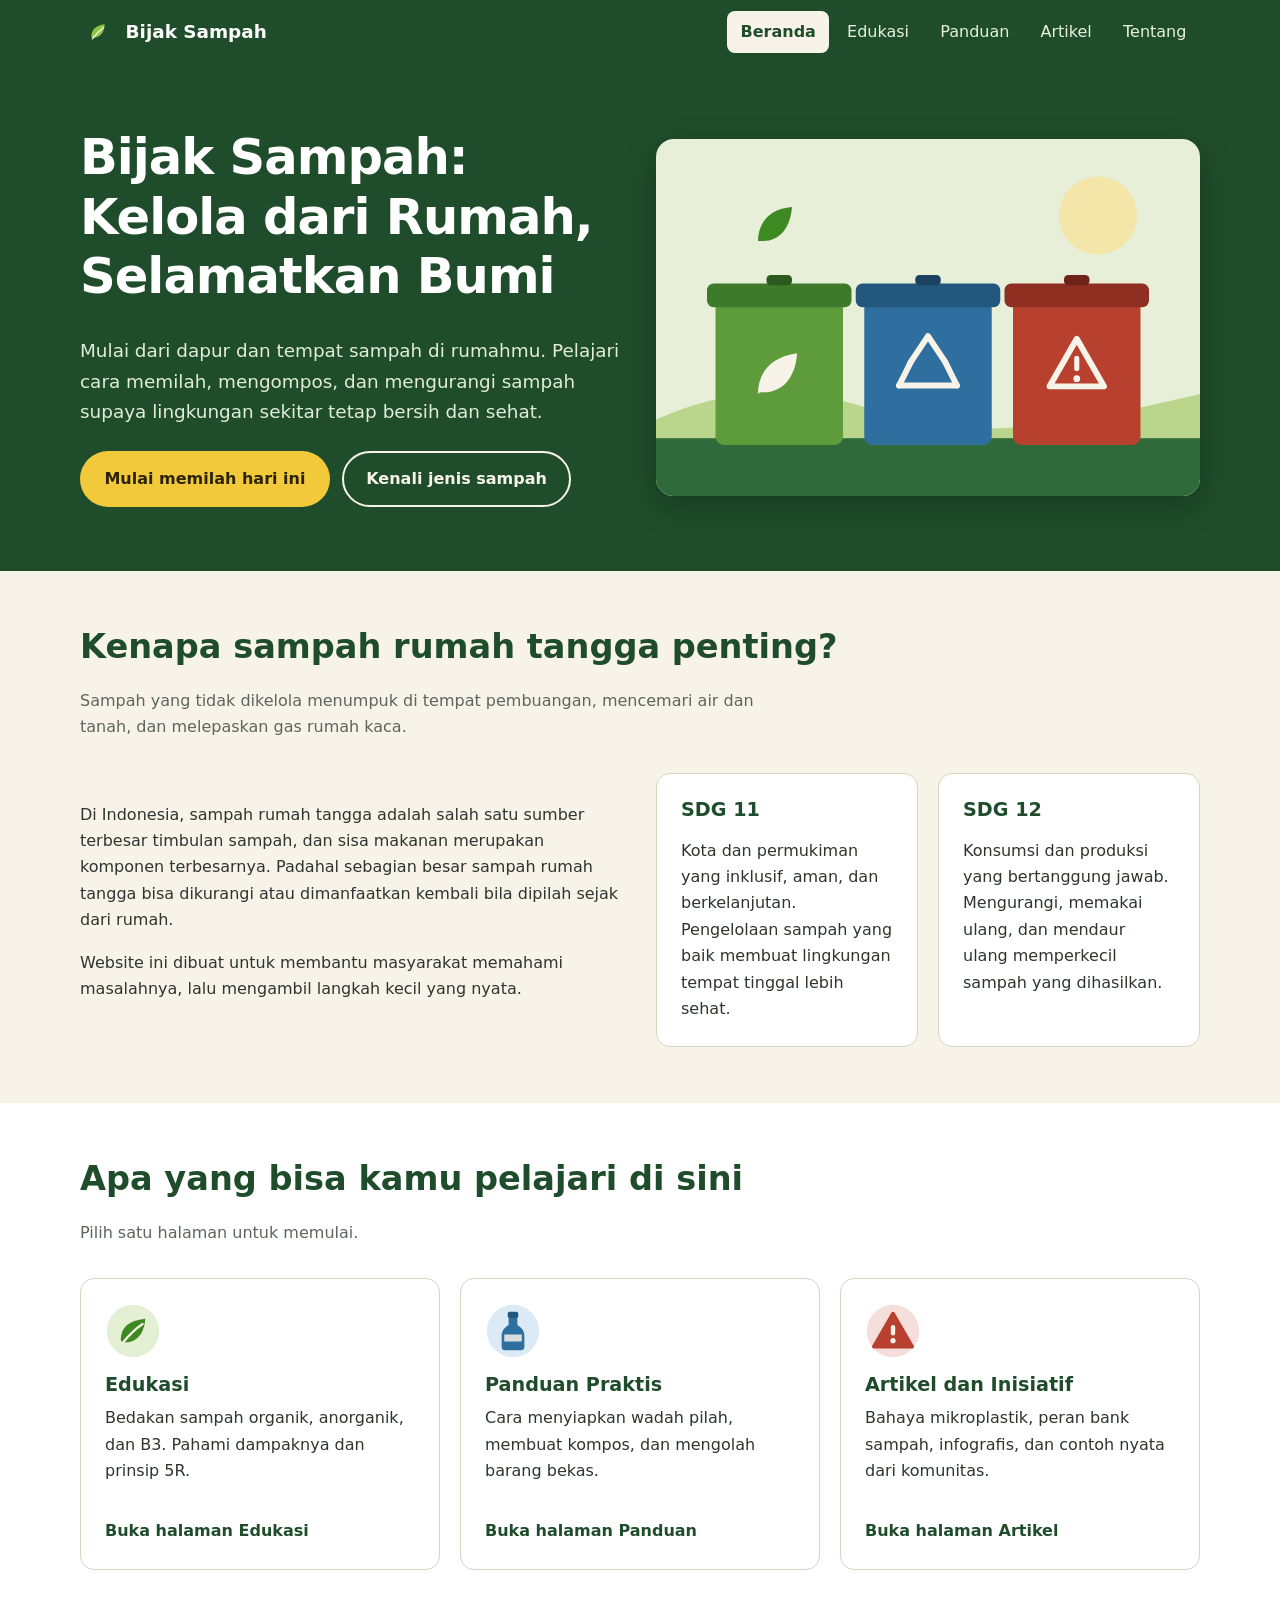
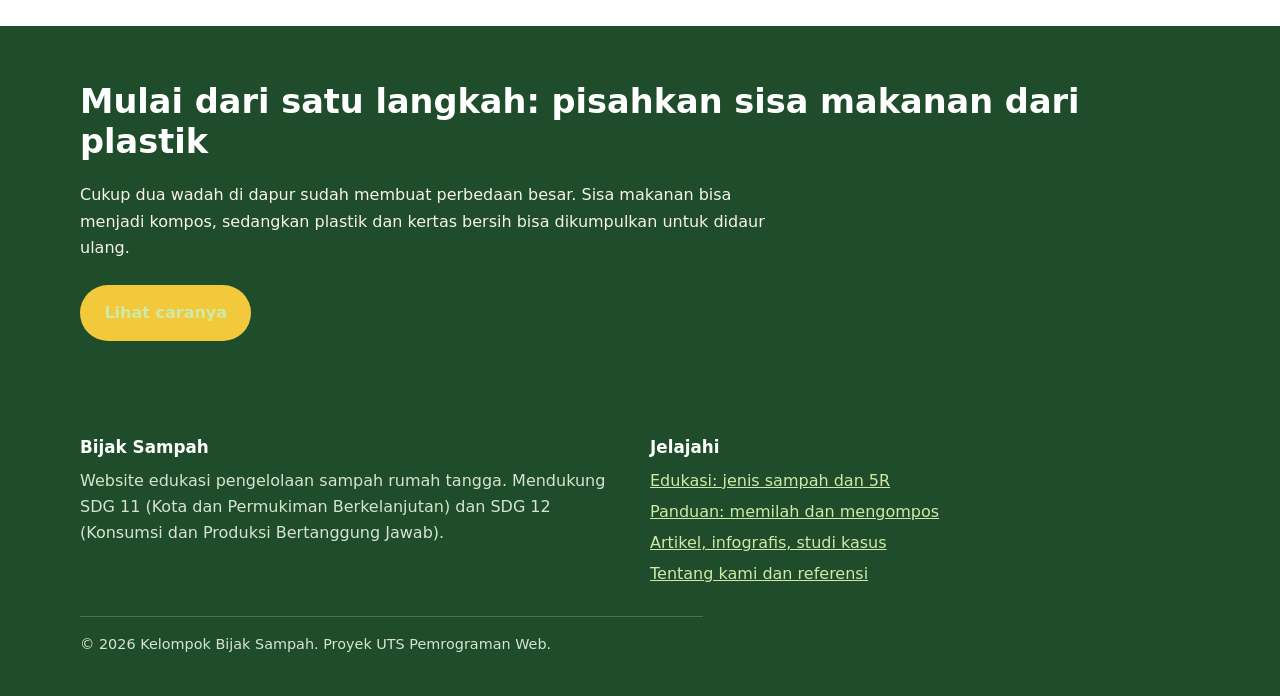
==== index.html @ 2006c681 "First Commit" ====
<!DOCTYPE html>
<html lang="id">
<head>
  <meta charset="UTF-8">
  <meta name="viewport" content="width=device-width, initial-scale=1.0">
  <meta name="description" content="Bijak Sampah: belajar mengelola sampah rumah tangga dari rumah.">
  <title>Beranda | Bijak Sampah</title>
  <link rel="icon" href="images/logo.svg" type="image/svg+xml">
  <link rel="stylesheet" href="css/style.css">
</head>
<body>
  <header class="header-situs">
    <div class="wadah">
      <nav class="bar-nav" aria-label="Navigasi utama">
        <a class="merek" href="index.html"><img src="images/logo.svg" alt="" width="36" height="36">Bijak Sampah</a>
        <input type="checkbox" id="cek-menu" class="cek-menu" aria-label="Buka atau tutup menu">
        <label for="cek-menu" class="tombol-menu">Menu</label>
        <ul class="menu">
        <li><a href="index.html" aria-current="page">Beranda</a></li>
        <li><a href="edukasi.html">Edukasi</a></li>
        <li><a href="panduan.html">Panduan</a></li>
        <li><a href="artikel.html">Artikel</a></li>
        <li><a href="tentang.html">Tentang</a></li>
        </ul>
      </nav>
    </div>
  </header>

  <main>

    <section class="hero">
      <div class="wadah grid-2">
        <div>
          <h1>Bijak Sampah: Kelola dari Rumah, Selamatkan Bumi</h1>
          <p>Mulai dari dapur dan tempat sampah di rumahmu. Pelajari cara memilah, mengompos, dan mengurangi sampah supaya lingkungan sekitar tetap bersih dan sehat.</p>
          <div class="aksi">
            <a class="tombol tombol-utama" href="panduan.html">Mulai memilah hari ini</a>
            <a class="tombol tombol-garis" href="edukasi.html">Kenali jenis sampah</a>
          </div>
        </div>
        <img src="images/hero.svg" alt="Tiga tempat sampah terpisah berwarna hijau, biru, dan merah untuk sampah organik, anorganik, dan B3" width="640" height="420">
      </div>
    </section>

    <section id="isu">
      <div class="wadah">
        <div class="judul-seksi">
          <h2>Kenapa sampah rumah tangga penting?</h2>
          <p>Sampah yang tidak dikelola menumpuk di tempat pembuangan, mencemari air dan tanah, dan melepaskan gas rumah kaca.</p>
        </div>
        <div class="grid-2">
          <div>
            <p>Di Indonesia, sampah rumah tangga adalah salah satu sumber terbesar timbulan sampah, dan sisa makanan merupakan komponen terbesarnya. Padahal sebagian besar sampah rumah tangga bisa dikurangi atau dimanfaatkan kembali bila dipilah sejak dari rumah.</p>
            <p>Website ini dibuat untuk membantu masyarakat memahami masalahnya, lalu mengambil langkah kecil yang nyata.</p>
          </div>
          <div class="grid">
            <div class="kartu">
              <h3>SDG 11</h3>
              <p>Kota dan permukiman yang inklusif, aman, dan berkelanjutan. Pengelolaan sampah yang baik membuat lingkungan tempat tinggal lebih sehat.</p>
            </div>
            <div class="kartu">
              <h3>SDG 12</h3>
              <p>Konsumsi dan produksi yang bertanggung jawab. Mengurangi, memakai ulang, dan mendaur ulang memperkecil sampah yang dihasilkan.</p>
            </div>
          </div>
        </div>
      </div>
    </section>

    <section class="latar-putih">
      <div class="wadah">
        <div class="judul-seksi">
          <h2>Apa yang bisa kamu pelajari di sini</h2>
          <p>Pilih satu halaman untuk memulai.</p>
        </div>
        <div class="grid">
          <a class="kartu kartu-tautan" href="edukasi.html">
            <img class="ikon" src="images/icon-organik.svg" alt="">
            <h3>Edukasi</h3>
            <p>Bedakan sampah organik, anorganik, dan B3. Pahami dampaknya dan prinsip 5R.</p>
            <span class="lanjut">Buka halaman Edukasi</span>
          </a>
          <a class="kartu kartu-tautan" href="panduan.html">
            <img class="ikon" src="images/icon-anorganik.svg" alt="">
            <h3>Panduan Praktis</h3>
            <p>Cara menyiapkan wadah pilah, membuat kompos, dan mengolah barang bekas.</p>
            <span class="lanjut">Buka halaman Panduan</span>
          </a>
          <a class="kartu kartu-tautan" href="artikel.html">
            <img class="ikon" src="images/icon-b3.svg" alt="">
            <h3>Artikel dan Inisiatif</h3>
            <p>Bahaya mikroplastik, peran bank sampah, infografis, dan contoh nyata dari komunitas.</p>
            <span class="lanjut">Buka halaman Artikel</span>
          </a>
        </div>
      </div>
    </section>

    <section class="latar-hijau">
      <div class="wadah">
        <h2>Mulai dari satu langkah: pisahkan sisa makanan dari plastik</h2>
        <p>Cukup dua wadah di dapur sudah membuat perbedaan besar. Sisa makanan bisa menjadi kompos, sedangkan plastik dan kertas bersih bisa dikumpulkan untuk didaur ulang.</p>
        <div class="aksi"><a class="tombol tombol-utama" href="panduan.html#pemilahan">Lihat caranya</a></div>
      </div>
    </section>

  </main>

  <footer class="footer-situs">
    <div class="wadah">
      <div class="grid">
        <div>
          <h2>Bijak Sampah</h2>
          <p>Website edukasi pengelolaan sampah rumah tangga. Mendukung SDG 11 (Kota dan Permukiman Berkelanjutan) dan SDG 12 (Konsumsi dan Produksi Bertanggung Jawab).</p>
        </div>
        <div>
          <h2>Jelajahi</h2>
          <ul>
            <li><a href="edukasi.html">Edukasi: jenis sampah dan 5R</a></li>
            <li><a href="panduan.html">Panduan: memilah dan mengompos</a></li>
            <li><a href="artikel.html">Artikel, infografis, studi kasus</a></li>
            <li><a href="tentang.html">Tentang kami dan referensi</a></li>
          </ul>
        </div>
      </div>
      <p class="hak-cipta">&copy; 2026 Kelompok Bijak Sampah. Proyek UTS Pemrograman Web.</p>
    </div>
  </footer>
</body>
</html>
---- css/style.css ----
/* =========================================================
   Bijak Sampah - style.css
   Urutan: 1) variabel  2) reset  3) tipografi  4) layout
           5) komponen  6) halaman khusus  7) media queries
   ========================================================= */

/* 1) VARIABEL WARNA & UKURAN
   Disimpan di :root supaya cukup ubah satu tempat untuk mengganti tema. */
:root {
  --hijau-daun: #3e8a22;
  --hijau-muda: #e3f0d3;
  --hijau-tua: #1f4d2b;
  --krem: #f7f3e8;
  --putih: #ffffff;
  --teks: #2e352f;        /* abu-abu netral gelap untuk teks */
  --teks-redup: #5d655e;
  --garis: #d9d4c2;
  --organik: #3e8a22;
  --anorganik: #2f6f9f;
  --b3: #b8402f;
  --lebar-maks: 1120px;
  --font: "Inter", "Segoe UI", Roboto, system-ui, -apple-system, Arial, sans-serif;
}

/* 2) RESET SEDERHANA
   border-box membuat padding tidak menambah lebar elemen. */
*, *::before, *::after { box-sizing: border-box; }
html { scroll-behavior: smooth; }
body {
  margin: 0;
  font-family: var(--font);
  font-size: 1rem;
  line-height: 1.65;
  color: var(--teks);
  background: var(--krem);
}
/* gambar tidak boleh melebihi lebar wadahnya -> mencegah horizontal scroll */
img { max-width: 100%; height: auto; display: block; }
a { color: var(--hijau-tua); }
a:hover { color: var(--hijau-daun); }
:focus-visible { outline: 3px solid #e0a500; outline-offset: 2px; }

/* 3) TIPOGRAFI */
h1, h2, h3 { line-height: 1.2; color: var(--hijau-tua); margin: 0 0 .6em; }
h1 { font-size: clamp(2rem, 5vw, 3.1rem); letter-spacing: -.02em; }
h2 { font-size: clamp(1.5rem, 3.2vw, 2.1rem); }
h3 { font-size: 1.2rem; }
p { margin: 0 0 1em; max-width: 68ch; }
.redup { color: var(--teks-redup); }

/* 4) LAYOUT UMUM */
.wadah { width: min(100% - 2rem, var(--lebar-maks)); margin-inline: auto; }
section { padding: 3.5rem 0; }
.latar-putih { background: var(--putih); }
.latar-hijau { background: var(--hijau-tua); color: var(--krem); }
.latar-hijau h2, .latar-hijau h3 { color: var(--putih); }
.latar-hijau a { color: #cfe9a8; }
.judul-seksi { margin-bottom: 2rem; }
.judul-seksi p { color: var(--teks-redup); }
.latar-hijau .judul-seksi p { color: #d6e4cf; }

/* Grid responsif: kolom otomatis menyesuaikan lebar layar.
   auto-fit + minmax = jumlah kolom berubah tanpa media query. */
.grid { display: grid; gap: 1.25rem; grid-template-columns: repeat(auto-fit, minmax(250px, 1fr)); }
.grid-2 { display: grid; gap: 2rem; grid-template-columns: 1fr 1fr; align-items: center; }

/* HEADER & NAVIGASI (Flexbox) */
.header-situs {
  position: sticky; top: 0; z-index: 10;
  background: var(--hijau-tua); color: var(--krem);
}
.bar-nav { display: flex; align-items: center; justify-content: space-between; min-height: 64px; gap: 1rem; }
.merek { display: flex; align-items: center; gap: .6rem; color: var(--putih); text-decoration: none; font-weight: 700; font-size: 1.15rem; }
.merek img { width: 36px; height: 36px; }
.menu { display: flex; gap: .25rem; list-style: none; margin: 0; padding: 0; }
.menu a { display: block; padding: .5rem .85rem; border-radius: 8px; color: #e8f1de; text-decoration: none; font-weight: 500; }
.menu a:hover { background: rgba(255,255,255,.12); color: var(--putih); }
.menu a[aria-current="page"] { background: var(--krem); color: var(--hijau-tua); font-weight: 700; }
/* Menu hamburger tanpa JavaScript: checkbox tersembunyi + label */
.cek-menu { position: absolute; opacity: 0; pointer-events: none; }
.tombol-menu { display: none; cursor: pointer; padding: .5rem .75rem; border: 2px solid #9cc47a; border-radius: 8px; color: var(--putih); font-weight: 600; }
.cek-menu:focus-visible + .tombol-menu { outline: 3px solid #e0a500; outline-offset: 2px; }

/* 5) KOMPONEN */
.tombol {
  display: inline-block; padding: .8rem 1.4rem; border-radius: 999px;
  font-weight: 700; text-decoration: none; border: 2px solid transparent;
}
.tombol-utama { background: #f3c93c; color: #2b2400; }
.tombol-utama:hover { background: #ffd84d; color: #2b2400; }
.tombol-garis { border-color: var(--krem); color: var(--krem); }
.tombol-garis:hover { background: rgba(255,255,255,.14); color: var(--putih); }
.tombol-hijau { background: var(--hijau-tua); color: var(--putih); }
.tombol-hijau:hover { background: var(--hijau-daun); color: var(--putih); }
.aksi { display: flex; flex-wrap: wrap; gap: .75rem; margin-top: 1.5rem; }

/* Kartu (card) */
.kartu {
  background: var(--putih); border: 1px solid var(--garis); border-radius: 14px;
  padding: 1.5rem; display: flex; flex-direction: column; gap: .35rem;
}
.kartu p:last-child { margin-bottom: 0; }
.kartu img.ikon { width: 56px; height: 56px; margin-bottom: .5rem; }
.kartu-organik { border-top: 6px solid var(--organik); }
.kartu-anorganik { border-top: 6px solid var(--anorganik); }
.kartu-b3 { border-top: 6px solid var(--b3); }
.kartu-tautan { text-decoration: none; color: inherit; transition: transform .15s; }
.kartu-tautan:hover { transform: translateY(-3px); border-color: var(--hijau-daun); }
.kartu-tautan h3 { margin-bottom: .2em; }
.kartu-tautan .lanjut { margin-top: auto; padding-top: .75rem; font-weight: 700; color: var(--hijau-tua); }
.kartu ul { margin: .25rem 0 0; padding-left: 1.2rem; }
.kartu li { margin-bottom: .3rem; }

/* Kotak fakta */
.fakta { background: var(--hijau-muda); border-left: 6px solid var(--hijau-daun); border-radius: 10px; padding: 1.1rem 1.3rem; margin: 0 0 1rem; }
.fakta strong { color: var(--hijau-tua); }
.catatan { font-size: .92rem; color: var(--teks-redup); }

/* Langkah bernomor (konten memang berurutan) */
.langkah { list-style: none; counter-reset: langkah; padding: 0; margin: 0; display: grid; gap: 1rem; }
.langkah li {
  counter-increment: langkah; position: relative;
  background: var(--putih); border: 1px solid var(--garis); border-radius: 12px;
  padding: 1.1rem 1.2rem 1.1rem 4rem;
}
.langkah li::before {
  content: counter(langkah); position: absolute; left: 1.1rem; top: 1rem;
  width: 2.2rem; height: 2.2rem; border-radius: 50%;
  background: var(--hijau-tua); color: var(--putih); font-weight: 700;
  display: grid; place-items: center;
}
.langkah h3 { margin-bottom: .2em; font-size: 1.05rem; }
.langkah p { margin: 0; }

/* Tabel */
.bungkus-tabel { overflow-x: auto; border: 1px solid var(--garis); border-radius: 12px; background: var(--putih); }
table { border-collapse: collapse; width: 100%; min-width: 520px; }
th, td { text-align: left; padding: .8rem 1rem; border-bottom: 1px solid var(--garis); vertical-align: top; }
th { background: var(--hijau-muda); color: var(--hijau-tua); }
tr:last-child td { border-bottom: 0; }

/* Footer */
.footer-situs { background: var(--hijau-tua); color: #d6e4cf; padding: 2.5rem 0 1.5rem; }
.footer-situs .grid { margin-bottom: 1.5rem; }
.footer-situs h2 { font-size: 1.05rem; color: var(--putih); }
.footer-situs a { color: #cfe9a8; }
.footer-situs ul { list-style: none; margin: 0; padding: 0; }
.footer-situs li { margin-bottom: .3rem; }
.hak-cipta { border-top: 1px solid rgba(255,255,255,.2); padding-top: 1rem; font-size: .9rem; }

/* 6) BAGIAN KHUSUS HALAMAN */
/* Hero beranda */
.hero { background: var(--hijau-tua); color: var(--krem); padding: 4rem 0; }
.hero h1 { color: var(--putih); }
.hero p { font-size: 1.15rem; color: #e1ecd9; }
.hero img { border-radius: 18px; box-shadow: 0 10px 30px rgba(0,0,0,.25); }
.hero-halaman { padding: 3rem 0; }
.hero-halaman p { font-size: 1.05rem; }

/* Statistik singkat */
.angka { font-size: 2.2rem; font-weight: 800; color: var(--hijau-daun); line-height: 1.1; }

/* Infografis: batang horizontal dengan CSS murni.
   Lebar batang diatur lewat variabel --nilai pada elemen. */
.batang { display: grid; gap: .85rem; }
.baris-batang { display: grid; grid-template-columns: 150px 1fr 56px; align-items: center; gap: .75rem; }
.jalur { background: #e8e3d1; border-radius: 999px; height: 22px; overflow: hidden; }
.isi { height: 100%; width: calc(var(--nilai) * 1%); background: var(--hijau-daun); border-radius: 999px; }
.isi.biru { background: var(--anorganik); }
.isi.cokelat { background: #8a6b4a; }
.nilai { font-weight: 700; text-align: right; }

/* Kalkulator ilustrasi harian -> bulanan -> tahunan */
.garis-waktu { display: flex; flex-wrap: wrap; gap: 1rem; }
.garis-waktu > div { flex: 1 1 180px; background: var(--putih); border: 1px solid var(--garis); border-radius: 12px; padding: 1rem 1.2rem; }

/* Kutipan studi kasus */
.studi { border-left: 6px solid var(--hijau-daun); padding-left: 1.2rem; }

/* Identitas kelompok */
.anggota { display: flex; align-items: center; gap: 1rem; }
.avatar { width: 52px; height: 52px; flex: none; border-radius: 50%; background: var(--hijau-muda); color: var(--hijau-tua); display: grid; place-items: center; font-weight: 800; }

/* 7) MEDIA QUERIES (responsif)
   Tablet (<= 900px) dan smartphone (<= 640px). */
@media (max-width: 900px) {
  .grid-2 { grid-template-columns: 1fr; }
  section { padding: 2.75rem 0; }
  .hero { padding: 3rem 0; }

  /* Navigasi berubah menjadi menu turun (hamburger) */
  .tombol-menu { display: block; }
  .menu {
    display: none; position: absolute; left: 0; right: 0; top: 100%;
    flex-direction: column; background: var(--hijau-tua); padding: .5rem 1rem 1rem;
    border-top: 1px solid rgba(255,255,255,.2);
  }
  .cek-menu:checked ~ .menu { display: flex; }
  .menu a { padding: .8rem 1rem; }
  .bar-nav { position: relative; }
}
@media (max-width: 640px) {
  body { font-size: 1.02rem; }
  .baris-batang { grid-template-columns: 1fr 48px; }
  .baris-batang .label { grid-column: 1 / -1; font-weight: 600; }
  .langkah li { padding-left: 3.6rem; }
  .tombol { width: 100%; text-align: center; }
}
@media (prefers-reduced-motion: reduce) {
  html { scroll-behavior: auto; }
  .kartu-tautan { transition: none; }
}
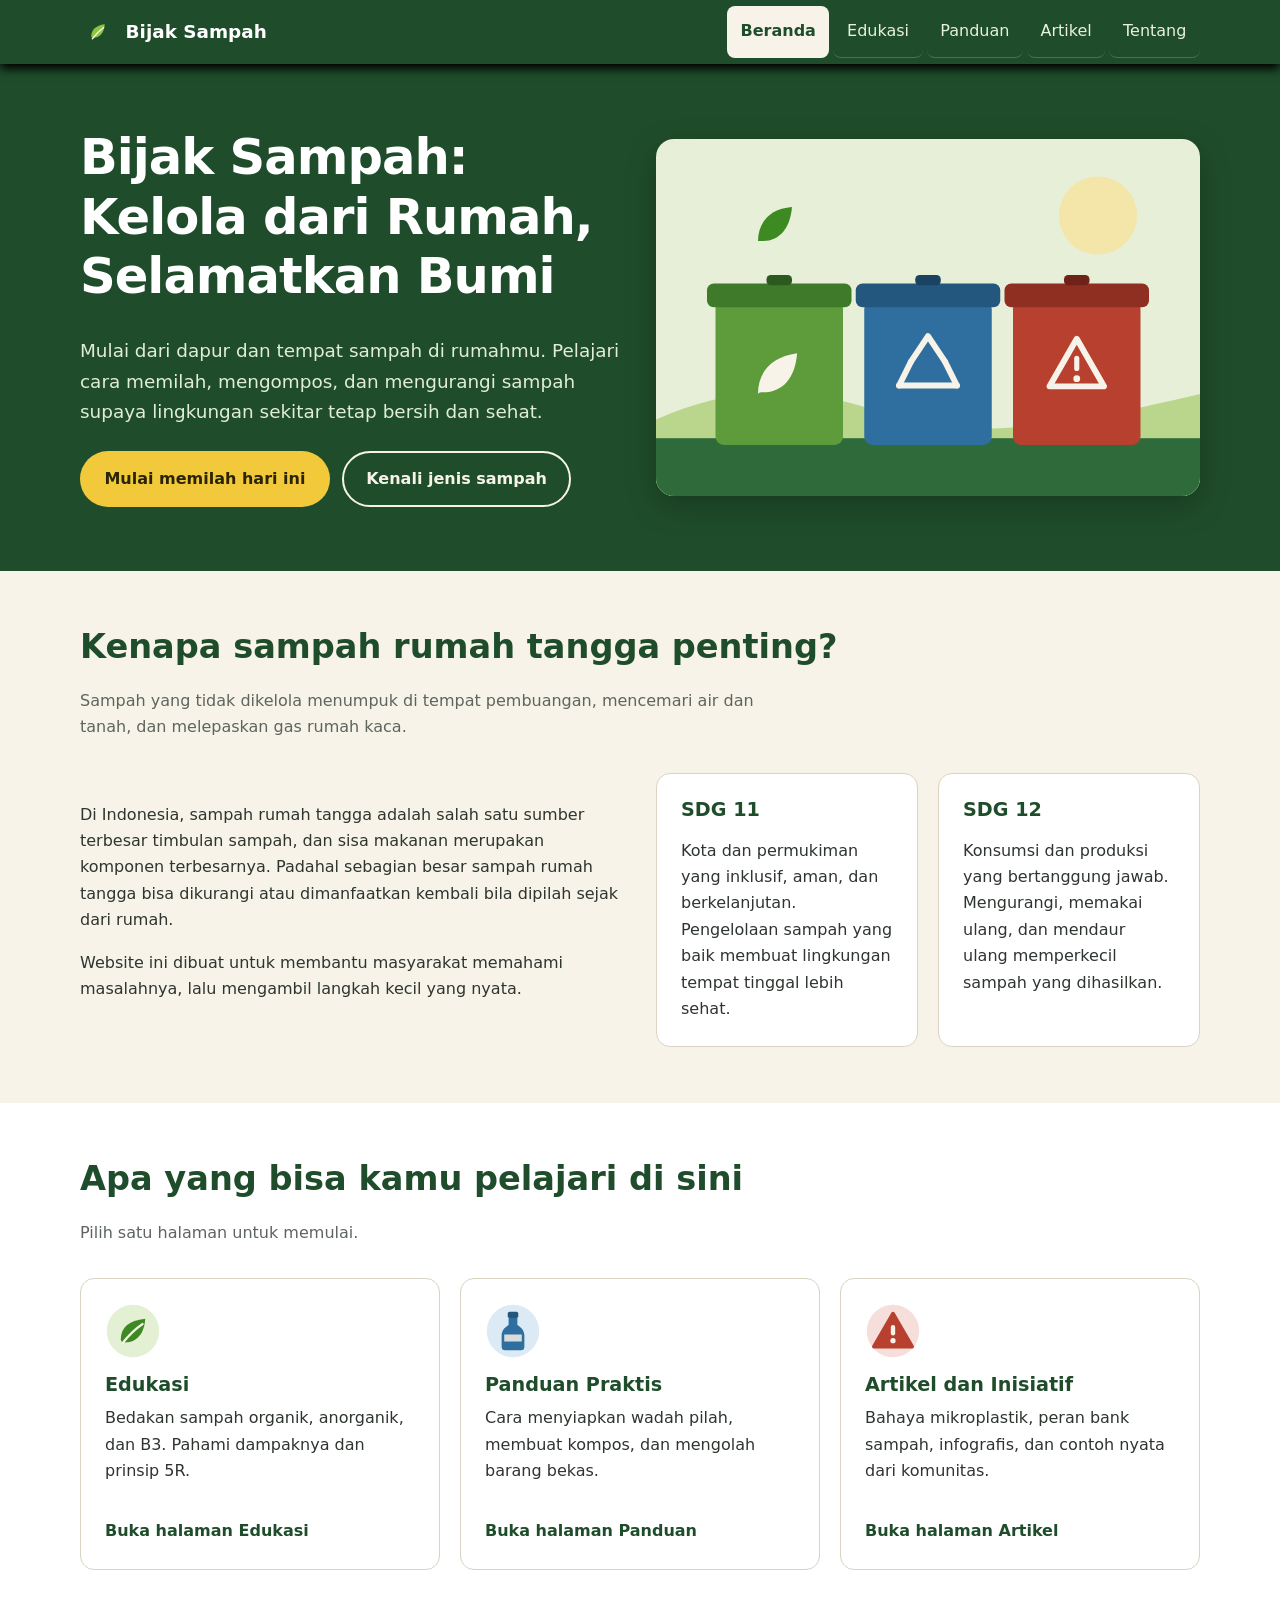
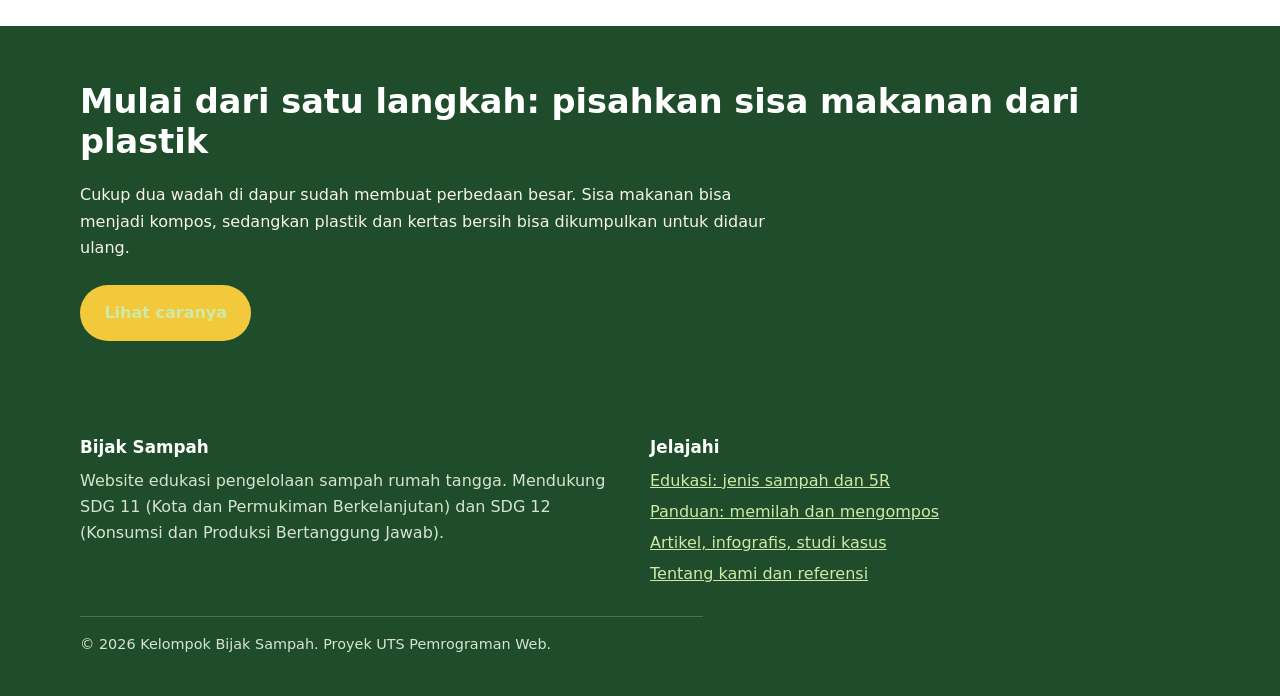
==== commit b589db26: "hapus link Judul-index" ====
--- a/index.html
+++ b/index.html
@@ -12,7 +12,7 @@
   <header class="header-situs">
     <div class="wadah">
       <nav class="bar-nav" aria-label="Navigasi utama">
-        <a class="merek" href="index.html"><img src="images/logo.svg" alt="" width="36" height="36">Bijak Sampah</a>
+        <a class="merek"><img src="images/logo.svg" alt="" width="36" height="36">Bijak Sampah</a>
         <input type="checkbox" id="cek-menu" class="cek-menu" aria-label="Buka atau tutup menu">
         <label for="cek-menu" class="tombol-menu">Menu</label>
         <ul class="menu">
--- a/css/style.css
+++ b/css/style.css
@@ -1,18 +1,10 @@
-/* =========================================================
-   Bijak Sampah - style.css
-   Urutan: 1) variabel  2) reset  3) tipografi  4) layout
-           5) komponen  6) halaman khusus  7) media queries
-   ========================================================= */
-
-/* 1) VARIABEL WARNA & UKURAN
-   Disimpan di :root supaya cukup ubah satu tempat untuk mengganti tema. */
 :root {
   --hijau-daun: #3e8a22;
   --hijau-muda: #e3f0d3;
   --hijau-tua: #1f4d2b;
   --krem: #f7f3e8;
   --putih: #ffffff;
-  --teks: #2e352f;        /* abu-abu netral gelap untuk teks */
+  --teks: #2e352f;        
   --teks-redup: #5d655e;
   --garis: #d9d4c2;
   --organik: #3e8a22;
@@ -22,8 +14,6 @@
   --font: "Inter", "Segoe UI", Roboto, system-ui, -apple-system, Arial, sans-serif;
 }
 
-/* 2) RESET SEDERHANA
-   border-box membuat padding tidak menambah lebar elemen. */
 *, *::before, *::after { box-sizing: border-box; }
 html { scroll-behavior: smooth; }
 body {
@@ -34,13 +24,13 @@
   color: var(--teks);
   background: var(--krem);
 }
-/* gambar tidak boleh melebihi lebar wadahnya -> mencegah horizontal scroll */
+
 img { max-width: 100%; height: auto; display: block; }
 a { color: var(--hijau-tua); }
 a:hover { color: var(--hijau-daun); }
 :focus-visible { outline: 3px solid #e0a500; outline-offset: 2px; }
 
-/* 3) TIPOGRAFI */
+
 h1, h2, h3 { line-height: 1.2; color: var(--hijau-tua); margin: 0 0 .6em; }
 h1 { font-size: clamp(2rem, 5vw, 3.1rem); letter-spacing: -.02em; }
 h2 { font-size: clamp(1.5rem, 3.2vw, 2.1rem); }
@@ -48,7 +38,7 @@
 p { margin: 0 0 1em; max-width: 68ch; }
 .redup { color: var(--teks-redup); }
 
-/* 4) LAYOUT UMUM */
+
 .wadah { width: min(100% - 2rem, var(--lebar-maks)); margin-inline: auto; }
 section { padding: 3.5rem 0; }
 .latar-putih { background: var(--putih); }
@@ -59,29 +49,29 @@
 .judul-seksi p { color: var(--teks-redup); }
 .latar-hijau .judul-seksi p { color: #d6e4cf; }
 
-/* Grid responsif: kolom otomatis menyesuaikan lebar layar.
-   auto-fit + minmax = jumlah kolom berubah tanpa media query. */
+
 .grid { display: grid; gap: 1.25rem; grid-template-columns: repeat(auto-fit, minmax(250px, 1fr)); }
 .grid-2 { display: grid; gap: 2rem; grid-template-columns: 1fr 1fr; align-items: center; }
 
-/* HEADER & NAVIGASI (Flexbox) */
+
 .header-situs {
   position: sticky; top: 0; z-index: 10;
   background: var(--hijau-tua); color: var(--krem);
+  box-shadow: 0px 5px 9px black;
 }
 .bar-nav { display: flex; align-items: center; justify-content: space-between; min-height: 64px; gap: 1rem; }
 .merek { display: flex; align-items: center; gap: .6rem; color: var(--putih); text-decoration: none; font-weight: 700; font-size: 1.15rem; }
 .merek img { width: 36px; height: 36px; }
 .menu { display: flex; gap: .25rem; list-style: none; margin: 0; padding: 0; }
-.menu a { display: block; padding: .5rem .85rem; border-radius: 8px; color: #e8f1de; text-decoration: none; font-weight: 500; }
+.menu a { display: block; padding: .8rem .85rem; border-radius: 8px; color: #e8f1de; text-decoration: none; font-weight: 500;  border-bottom: 1px solid rgba(255,255,225,.2);}
 .menu a:hover { background: rgba(255,255,255,.12); color: var(--putih); }
 .menu a[aria-current="page"] { background: var(--krem); color: var(--hijau-tua); font-weight: 700; }
-/* Menu hamburger tanpa JavaScript: checkbox tersembunyi + label */
+
 .cek-menu { position: absolute; opacity: 0; pointer-events: none; }
 .tombol-menu { display: none; cursor: pointer; padding: .5rem .75rem; border: 2px solid #9cc47a; border-radius: 8px; color: var(--putih); font-weight: 600; }
 .cek-menu:focus-visible + .tombol-menu { outline: 3px solid #e0a500; outline-offset: 2px; }
 
-/* 5) KOMPONEN */
+
 .tombol {
   display: inline-block; padding: .8rem 1.4rem; border-radius: 999px;
   font-weight: 700; text-decoration: none; border: 2px solid transparent;
@@ -94,7 +84,7 @@
 .tombol-hijau:hover { background: var(--hijau-daun); color: var(--putih); }
 .aksi { display: flex; flex-wrap: wrap; gap: .75rem; margin-top: 1.5rem; }
 
-/* Kartu (card) */
+
 .kartu {
   background: var(--putih); border: 1px solid var(--garis); border-radius: 14px;
   padding: 1.5rem; display: flex; flex-direction: column; gap: .35rem;
@@ -111,12 +101,11 @@
 .kartu ul { margin: .25rem 0 0; padding-left: 1.2rem; }
 .kartu li { margin-bottom: .3rem; }
 
-/* Kotak fakta */
+
 .fakta { background: var(--hijau-muda); border-left: 6px solid var(--hijau-daun); border-radius: 10px; padding: 1.1rem 1.3rem; margin: 0 0 1rem; }
 .fakta strong { color: var(--hijau-tua); }
-.catatan { font-size: .92rem; color: var(--teks-redup); }
-
-/* Langkah bernomor (konten memang berurutan) */
+.catatan { font-size: .92rem; color: var(--teks-redup); margin-top: 1rem; }
+
 .langkah { list-style: none; counter-reset: langkah; padding: 0; margin: 0; display: grid; gap: 1rem; }
 .langkah li {
   counter-increment: langkah; position: relative;
@@ -130,16 +119,16 @@
   display: grid; place-items: center;
 }
 .langkah h3 { margin-bottom: .2em; font-size: 1.05rem; }
-.langkah p { margin: 0; }
-
-/* Tabel */
+.langkah p { margin: 0;max-width: none; }
+
+
 .bungkus-tabel { overflow-x: auto; border: 1px solid var(--garis); border-radius: 12px; background: var(--putih); }
 table { border-collapse: collapse; width: 100%; min-width: 520px; }
 th, td { text-align: left; padding: .8rem 1rem; border-bottom: 1px solid var(--garis); vertical-align: top; }
 th { background: var(--hijau-muda); color: var(--hijau-tua); }
 tr:last-child td { border-bottom: 0; }
 
-/* Footer */
+
 .footer-situs { background: var(--hijau-tua); color: #d6e4cf; padding: 2.5rem 0 1.5rem; }
 .footer-situs .grid { margin-bottom: 1.5rem; }
 .footer-situs h2 { font-size: 1.05rem; color: var(--putih); }
@@ -148,8 +137,7 @@
 .footer-situs li { margin-bottom: .3rem; }
 .hak-cipta { border-top: 1px solid rgba(255,255,255,.2); padding-top: 1rem; font-size: .9rem; }
 
-/* 6) BAGIAN KHUSUS HALAMAN */
-/* Hero beranda */
+
 .hero { background: var(--hijau-tua); color: var(--krem); padding: 4rem 0; }
 .hero h1 { color: var(--putih); }
 .hero p { font-size: 1.15rem; color: #e1ecd9; }
@@ -157,38 +145,50 @@
 .hero-halaman { padding: 3rem 0; }
 .hero-halaman p { font-size: 1.05rem; }
 
-/* Statistik singkat */
+
 .angka { font-size: 2.2rem; font-weight: 800; color: var(--hijau-daun); line-height: 1.1; }
 
-/* Infografis: batang horizontal dengan CSS murni.
-   Lebar batang diatur lewat variabel --nilai pada elemen. */
+
 .batang { display: grid; gap: .85rem; }
-.baris-batang { display: grid; grid-template-columns: 150px 1fr 56px; align-items: center; gap: .75rem; }
+.baris-batang { display: grid; grid-template-columns: 210px 1fr 56px; align-items: center; gap: .75rem; }
 .jalur { background: #e8e3d1; border-radius: 999px; height: 22px; overflow: hidden; }
 .isi { height: 100%; width: calc(var(--nilai) * 1%); background: var(--hijau-daun); border-radius: 999px; }
 .isi.biru { background: var(--anorganik); }
 .isi.cokelat { background: #8a6b4a; }
+.isi.kuning { background: #c98a00; }
+.isi.ungu   { background: #7a4fa3; }
 .nilai { font-weight: 700; text-align: right; }
-
-/* Kalkulator ilustrasi harian -> bulanan -> tahunan */
+.legenda { list-style: none; display: flex; flex-wrap: wrap; gap: .5rem 1.25rem; margin: 0 0 1rem; padding: 0; font-size: .95rem; }
+.legenda li { display: flex; align-items: center; gap: .5rem; }
+.kotak { width: 14px; height: 14px; border-radius: 4px; flex: none; }
+.kotak.hijau   { background: var(--hijau-daun); }
+.kotak.biru    { background: var(--anorganik); }
+.kotak.cokelat { background: #8a6b4a; }
+.kotak.kuning  { background: #c98a00; }
+.kotak.ungu    { background: #7a4fa3; }
+
 .garis-waktu { display: flex; flex-wrap: wrap; gap: 1rem; }
 .garis-waktu > div { flex: 1 1 180px; background: var(--putih); border: 1px solid var(--garis); border-radius: 12px; padding: 1rem 1.2rem; }
 
-/* Kutipan studi kasus */
+
 .studi { border-left: 6px solid var(--hijau-daun); padding-left: 1.2rem; }
 
-/* Identitas kelompok */
+#studi-kasus .studi p {
+  max-width: none;
+  text-align: justify;
+  hyphens: auto;
+}
+
 .anggota { display: flex; align-items: center; gap: 1rem; }
 .avatar { width: 52px; height: 52px; flex: none; border-radius: 50%; background: var(--hijau-muda); color: var(--hijau-tua); display: grid; place-items: center; font-weight: 800; }
 
-/* 7) MEDIA QUERIES (responsif)
-   Tablet (<= 900px) dan smartphone (<= 640px). */
+
 @media (max-width: 900px) {
   .grid-2 { grid-template-columns: 1fr; }
   section { padding: 2.75rem 0; }
   .hero { padding: 3rem 0; }
 
-  /* Navigasi berubah menjadi menu turun (hamburger) */
+
   .tombol-menu { display: block; }
   .menu {
     display: none; position: absolute; left: 0; right: 0; top: 100%;
@@ -210,3 +210,64 @@
   html { scroll-behavior: auto; }
   .kartu-tautan { transition: none; }
 }
+
+/* Galeri: 3 kolom di desktop dan tablet, 1 kolom di HP */
+.galeri-jenis { display: grid; gap: 1.25rem; grid-template-columns: repeat(3, 1fr); }
+.kartu-gambar {
+  position: relative; display: block; overflow: hidden;
+  border-radius: 14px; background: var(--putih);
+  aspect-ratio: 4 / 3;               /* semua gambar dipaksa rasio sama agar rapi */
+  text-decoration: none; border-top: 0; border-bottom: 6px solid var(--hijau-daun);
+}
+.kartu-gambar.kartu-anorganik { border-bottom-color: var(--anorganik); }
+.kartu-gambar.kartu-b3 { border-bottom-color: var(--b3); }
+.kartu-gambar img {
+  width: 100%; height: 100%;
+  object-fit: cover;                 
+  transition: transform .3s;
+}
+.kartu-gambar:hover img { transform: scale(1.05); }
+.label-gambar {
+  position: absolute; left: 0; right: 0; bottom: 0;
+  display: flex; flex-direction: column; padding: 2rem 1rem .9rem;
+  background: linear-gradient(to top, rgba(15,40,20,.88), rgba(15,40,20,0));
+  color: var(--putih);
+}
+.label-gambar strong { font-size: 1.2rem; }
+.label-gambar small { color: #e1ecd9; }
+
+
+.modal { display: none; position: fixed; inset: 0; z-index: 50; padding: 1rem; overflow-y: auto; }
+.modal:target { display: flex; align-items: center; justify-content: center; }
+.modal-latar { position: fixed; inset: 0; background: rgba(15,30,18,.75); }
+.modal-isi {
+  position: relative; z-index: 1; width: min(100%, 860px);
+  background: var(--putih); border-radius: 16px; overflow: hidden;
+  display: grid; grid-template-columns: 1fr 1fr;
+  border-top: 8px solid var(--hijau-daun);
+}
+.modal-isi.kartu-anorganik { border-top-color: var(--anorganik); }
+.modal-isi.kartu-b3 { border-top-color: var(--b3); }
+.modal-isi img { width: 100%; height: 100%; min-height: 260px; object-fit: cover; }
+.modal-teks { padding: 1.5rem; }
+.modal-tutup {
+  position: absolute; top: .6rem; right: .6rem; z-index: 2;
+  background: var(--hijau-tua); color: var(--putih); text-decoration: none;
+  font-weight: 700; padding: .45rem .9rem; border-radius: 999px;
+}
+.modal-tutup:hover { background: var(--hijau-daun); color: var(--putih); }
+
+@media (max-width: 900px) {
+  .galeri-jenis { gap: .9rem; }
+  .label-gambar strong { font-size: 1.05rem; }
+  .modal-isi { grid-template-columns: 1fr; }
+  .modal-isi img { height: 220px; min-height: 0; }
+}
+
+@media (max-width: 640px) {
+  .galeri-jenis { grid-template-columns: 1fr; }
+  .kartu-gambar { aspect-ratio: 16 / 10; }
+  .modal { align-items: flex-start; padding: .75rem; }
+  .modal:target { align-items: flex-start; }
+  .modal-isi img { height: 180px; }
+}
